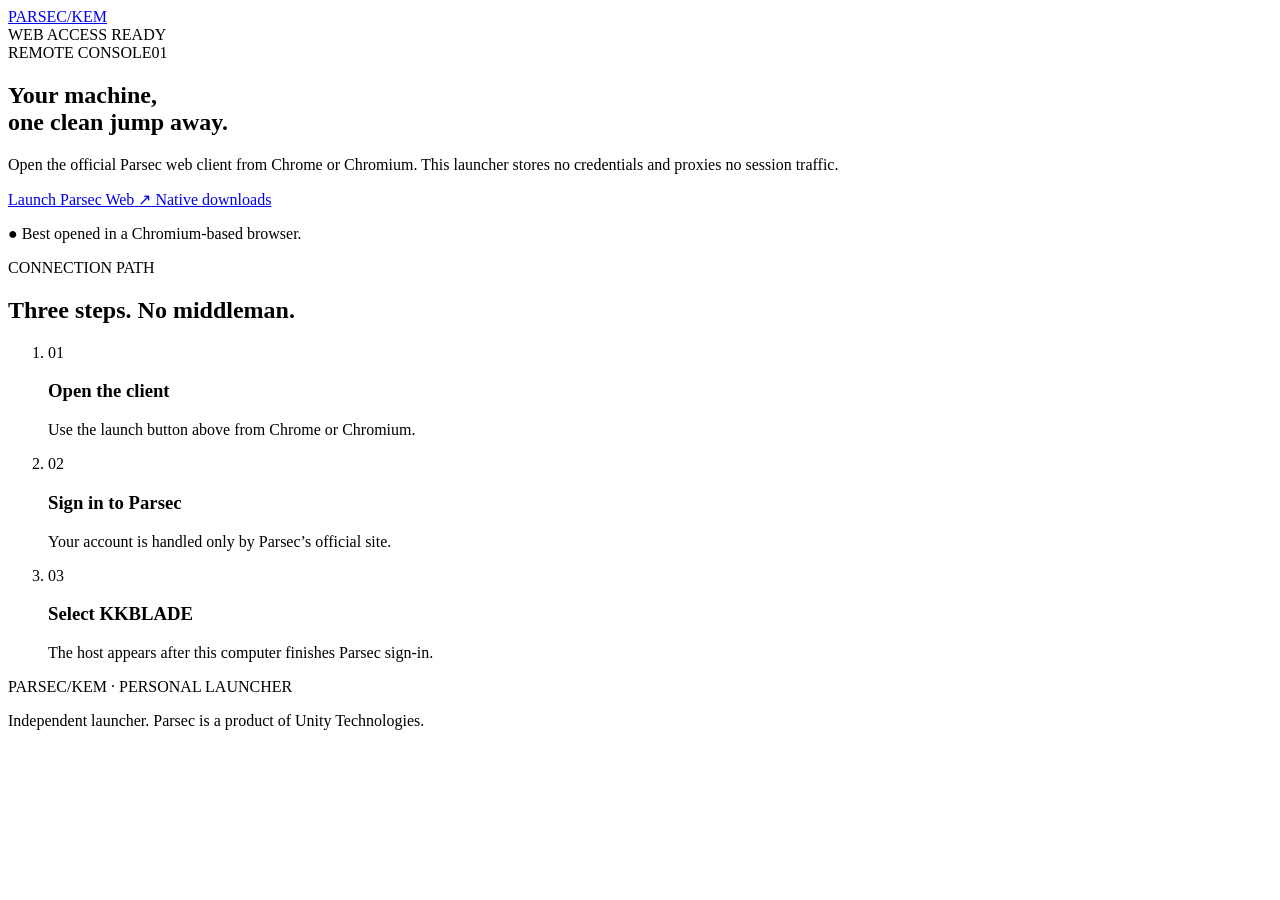
==== index.html @ 6e9b72ad "Add Parsec KEM launcher page" ====
<!DOCTYPE html>
<html lang="en">
  <head>
    <meta charset="utf-8">
    <meta name="viewport" content="width=device-width, initial-scale=1">
    <meta name="theme-color" content="#090b10">
    <meta
      name="description"
      content="A private, lightweight launcher for the official Parsec web client."
    >
    <title>Parsec KEM</title>
    <link rel="preconnect" href="https://fonts.googleapis.com">
    <link rel="preconnect" href="https://fonts.gstatic.com" crossorigin>
    <link
      href="https://fonts.googleapis.com/css2?family=DM+Mono:wght@400;500&family=Manrope:wght@400;500;600;700&display=swap"
      rel="stylesheet"
    >
    <link rel="stylesheet" href="./styles.css">
    <script src="./app.js" defer></script>
  </head>
  <body>
    <div class="ambient ambient-one" aria-hidden="true"></div>
    <div class="ambient ambient-two" aria-hidden="true"></div>

    <main class="shell">
      <header class="topbar">
        <a class="brand" href="./" aria-label="Parsec KEM home">
          <span class="brand-mark" aria-hidden="true">
            <span></span><span></span><span></span>
          </span>
          <span>PARSEC<span class="brand-accent">/KEM</span></span>
        </a>
        <div class="system-pill">
          <span class="pulse" aria-hidden="true"></span>
          <span>WEB ACCESS READY</span>
        </div>
      </header>

      <section class="hero" aria-labelledby="hero-title">
        <div class="eyebrow"><span>REMOTE CONSOLE</span><span>01</span></div>
        <h1 id="hero-title">
          Your machine,<br>
          <span>one clean jump away.</span>
        </h1>
        <p class="lede">
          Open the official Parsec web client from Chrome or Chromium. This
          launcher stores no credentials and proxies no session traffic.
        </p>

        <div class="actions">
          <a
            class="button button-primary"
            id="launch-parsec"
            href="https://web.parsec.app/"
          >
            <span>Launch Parsec Web</span>
            <span class="button-arrow" aria-hidden="true">↗</span>
          </a>
          <a
            class="button button-secondary"
            href="https://parsec.app/downloads"
            target="_blank"
            rel="noopener noreferrer"
          >
            Native downloads
          </a>
        </div>

        <p class="browser-note" id="browser-note" role="status">
          <span aria-hidden="true">●</span>
          Best opened in a Chromium-based browser.
        </p>
      </section>

      <section class="connection" aria-labelledby="connection-title">
        <div class="connection-heading">
          <p class="section-label">CONNECTION PATH</p>
          <h2 id="connection-title">Three steps. No middleman.</h2>
        </div>

        <ol class="steps">
          <li>
            <span class="step-number">01</span>
            <div>
              <h3>Open the client</h3>
              <p>Use the launch button above from Chrome or Chromium.</p>
            </div>
          </li>
          <li>
            <span class="step-number">02</span>
            <div>
              <h3>Sign in to Parsec</h3>
              <p>Your account is handled only by Parsec’s official site.</p>
            </div>
          </li>
          <li>
            <span class="step-number">03</span>
            <div>
              <h3>Select KKBLADE</h3>
              <p>The host appears after this computer finishes Parsec sign-in.</p>
            </div>
          </li>
        </ol>
      </section>

      <footer>
        <p>PARSEC/KEM · PERSONAL LAUNCHER</p>
        <p>
          Independent launcher. Parsec is a product of Unity Technologies.
        </p>
      </footer>
    </main>
  </body>
</html>
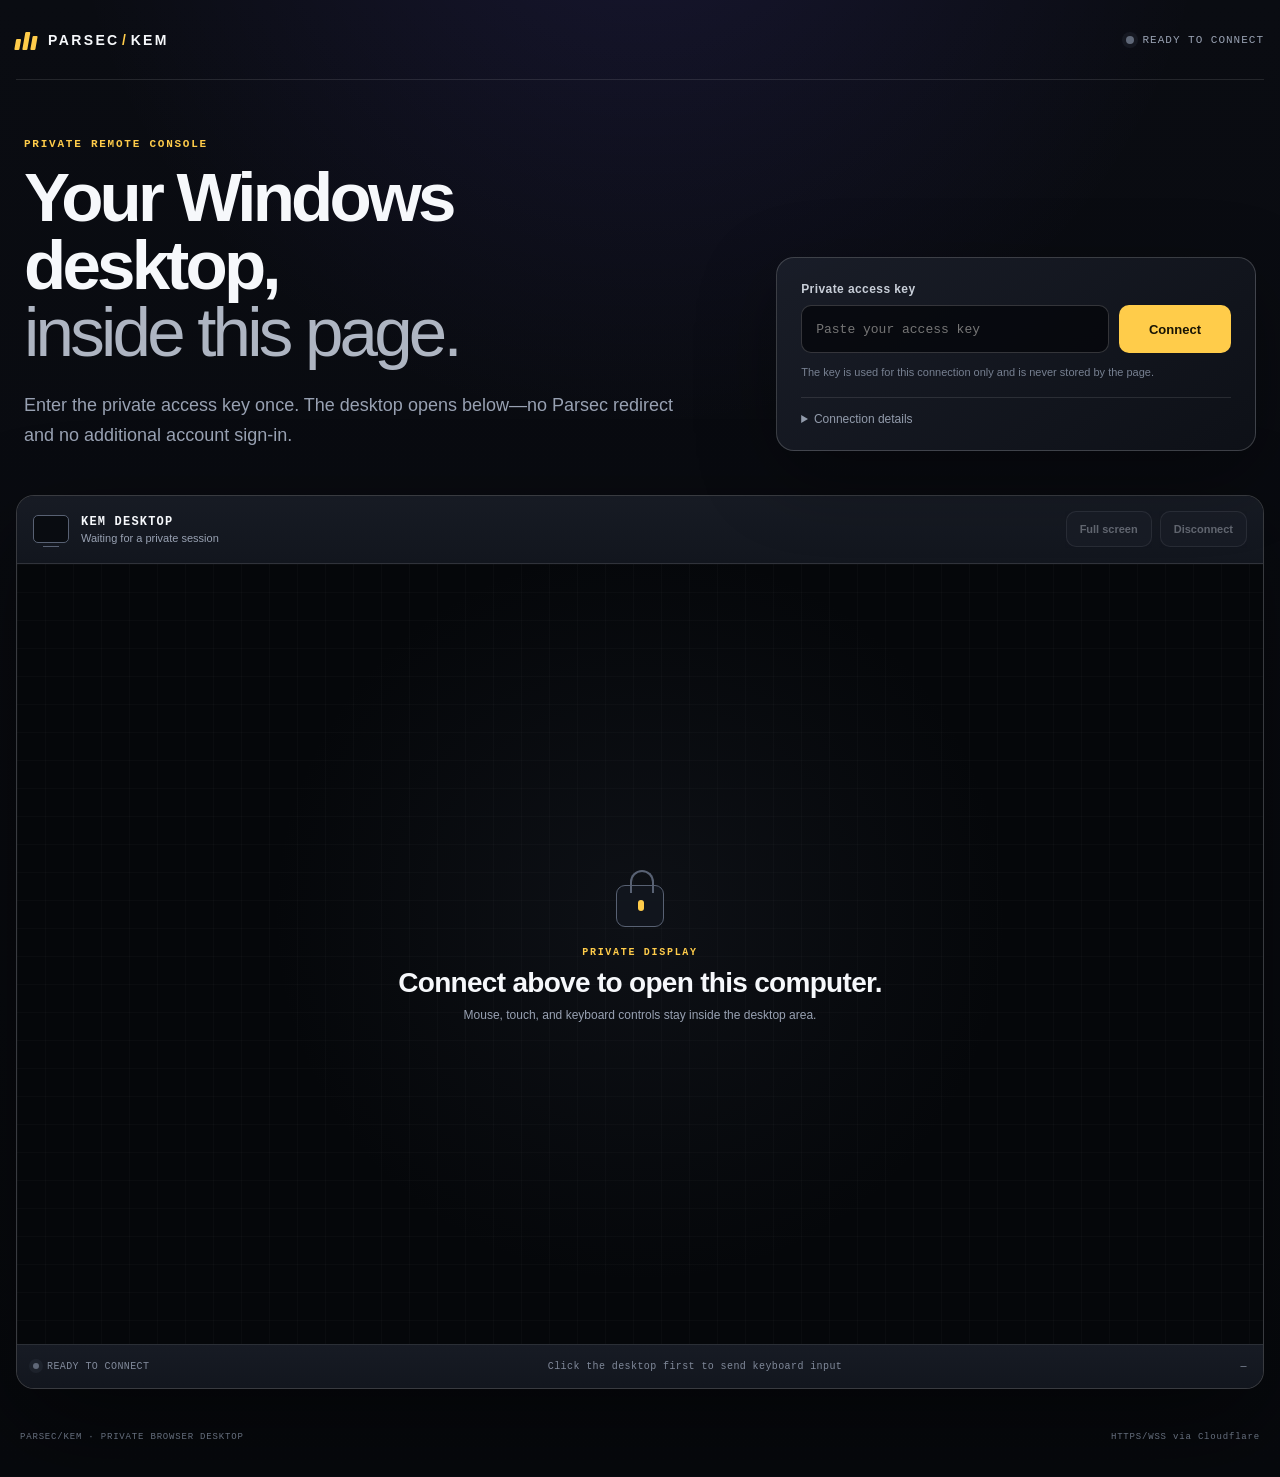
==== commit 65604566: "Embed private Cloudflare browser desktop" ====
--- a/index.html
+++ b/index.html
@@ -1,114 +1,103 @@
-<!DOCTYPE html>
+<!doctype html>
 <html lang="en">
   <head>
     <meta charset="utf-8">
-    <meta name="viewport" content="width=device-width, initial-scale=1">
-    <meta name="theme-color" content="#090b10">
-    <meta
-      name="description"
-      content="A private, lightweight launcher for the official Parsec web client."
-    >
-    <title>Parsec KEM</title>
-    <link rel="preconnect" href="https://fonts.googleapis.com">
-    <link rel="preconnect" href="https://fonts.gstatic.com" crossorigin>
-    <link
-      href="https://fonts.googleapis.com/css2?family=DM+Mono:wght@400;500&family=Manrope:wght@400;500;600;700&display=swap"
-      rel="stylesheet"
-    >
-    <link rel="stylesheet" href="./styles.css">
-    <script src="./app.js" defer></script>
+    <meta name="viewport" content="width=device-width, initial-scale=1, viewport-fit=cover">
+    <meta name="theme-color" content="#080a0f">
+    <meta name="description" content="Private browser access to the Parsec KEM Windows desktop.">
+    <title>Parsec KEM — Browser Desktop</title>
+    <link rel="stylesheet" href="./styles.css?v=20260809-1">
+    <script src="./gateway-config.js?v=20260809-1" defer></script>
+    <script src="./app.js?v=20260809-1" defer></script>
   </head>
   <body>
-    <div class="ambient ambient-one" aria-hidden="true"></div>
-    <div class="ambient ambient-two" aria-hidden="true"></div>
+    <div class="page-glow page-glow-left" aria-hidden="true"></div>
+    <div class="page-glow page-glow-right" aria-hidden="true"></div>
 
-    <main class="shell">
+    <div class="app-shell">
       <header class="topbar">
         <a class="brand" href="./" aria-label="Parsec KEM home">
-          <span class="brand-mark" aria-hidden="true">
-            <span></span><span></span><span></span>
-          </span>
-          <span>PARSEC<span class="brand-accent">/KEM</span></span>
+          <span class="brand-mark" aria-hidden="true"><i></i><i></i><i></i></span>
+          <span>PARSEC<span class="brand-slash">/</span>KEM</span>
         </a>
-        <div class="system-pill">
-          <span class="pulse" aria-hidden="true"></span>
-          <span>WEB ACCESS READY</span>
+        <div class="topbar-state" aria-live="polite">
+          <span class="state-dot" id="state-dot"></span>
+          <span id="topbar-status">READY TO CONNECT</span>
         </div>
       </header>
 
-      <section class="hero" aria-labelledby="hero-title">
-        <div class="eyebrow"><span>REMOTE CONSOLE</span><span>01</span></div>
-        <h1 id="hero-title">
-          Your machine,<br>
-          <span>one clean jump away.</span>
-        </h1>
-        <p class="lede">
-          Open the official Parsec web client from Chrome or Chromium. This
-          launcher stores no credentials and proxies no session traffic.
-        </p>
+      <main>
+        <section class="connect-card" id="connect-card" aria-labelledby="connect-title">
+          <div class="connect-copy">
+            <p class="eyebrow">PRIVATE REMOTE CONSOLE</p>
+            <h1 id="connect-title">Your Windows desktop,<br><span>inside this page.</span></h1>
+            <p class="lede">
+              Enter the private access key once. The desktop opens below—no Parsec
+              redirect and no additional account sign-in.
+            </p>
+          </div>
 
-        <div class="actions">
-          <a
-            class="button button-primary"
-            id="launch-parsec"
-            href="https://web.parsec.app/"
-          >
-            <span>Launch Parsec Web</span>
-            <span class="button-arrow" aria-hidden="true">↗</span>
-          </a>
-          <a
-            class="button button-secondary"
-            href="https://parsec.app/downloads"
-            target="_blank"
-            rel="noopener noreferrer"
-          >
-            Native downloads
-          </a>
-        </div>
+          <form class="access-form" id="access-form">
+            <label for="access-key">Private access key</label>
+            <div class="access-row">
+              <input id="access-key" name="access-key" type="password" inputmode="text"
+                autocomplete="off" autocapitalize="none" spellcheck="false"
+                placeholder="Paste your access key" required>
+              <button class="button button-primary" id="connect-button" type="submit">Connect</button>
+            </div>
+            <p class="form-note">The key is used for this connection only and is never stored by the page.</p>
+            <details class="advanced">
+              <summary>Connection details</summary>
+              <label for="gateway-url">Secure gateway</label>
+              <input id="gateway-url" name="gateway-url" type="url" autocomplete="off"
+                spellcheck="false" aria-describedby="gateway-help">
+              <p id="gateway-help">Prefilled with the active Cloudflare tunnel.</p>
+            </details>
+          </form>
+        </section>
 
-        <p class="browser-note" id="browser-note" role="status">
-          <span aria-hidden="true">●</span>
-          Best opened in a Chromium-based browser.
-        </p>
-      </section>
+        <section class="desktop-panel" id="desktop-panel" aria-labelledby="desktop-title">
+          <div class="desktop-toolbar">
+            <div class="desktop-identity">
+              <span class="desktop-icon" aria-hidden="true"></span>
+              <div>
+                <h2 id="desktop-title">KEM DESKTOP</h2>
+                <p id="session-detail">Waiting for a private session</p>
+              </div>
+            </div>
+            <div class="toolbar-actions">
+              <button class="toolbar-button" id="fullscreen-button" type="button" disabled>Full screen</button>
+              <button class="toolbar-button toolbar-button-danger" id="disconnect-button" type="button" disabled>Disconnect</button>
+            </div>
+          </div>
 
-      <section class="connection" aria-labelledby="connection-title">
-        <div class="connection-heading">
-          <p class="section-label">CONNECTION PATH</p>
-          <h2 id="connection-title">Three steps. No middleman.</h2>
-        </div>
+          <div class="screen-stage" id="screen-stage">
+            <canvas id="desktop-canvas" width="1280" height="720" tabindex="0"
+              aria-label="Interactive Windows desktop"></canvas>
+            <div class="screen-placeholder" id="screen-placeholder">
+              <div class="screen-lock" aria-hidden="true"><span></span></div>
+              <p>PRIVATE DISPLAY</p>
+              <strong>Connect above to open this computer.</strong>
+              <small>Mouse, touch, and keyboard controls stay inside the desktop area.</small>
+            </div>
+            <div class="connecting-overlay" id="connecting-overlay" hidden>
+              <span class="spinner" aria-hidden="true"></span>
+              <p id="connecting-message">Opening secure desktop…</p>
+            </div>
+          </div>
 
-        <ol class="steps">
-          <li>
-            <span class="step-number">01</span>
-            <div>
-              <h3>Open the client</h3>
-              <p>Use the launch button above from Chrome or Chromium.</p>
-            </div>
-          </li>
-          <li>
-            <span class="step-number">02</span>
-            <div>
-              <h3>Sign in to Parsec</h3>
-              <p>Your account is handled only by Parsec’s official site.</p>
-            </div>
-          </li>
-          <li>
-            <span class="step-number">03</span>
-            <div>
-              <h3>Select KKBLADE</h3>
-              <p>The host appears after this computer finishes Parsec sign-in.</p>
-            </div>
-          </li>
-        </ol>
-      </section>
+          <div class="desktop-footer">
+            <p><span class="mini-dot" id="footer-dot"></span><span id="footer-status">OFFLINE</span></p>
+            <p class="control-hint">Click the desktop first to send keyboard input</p>
+            <p id="resolution-label">—</p>
+          </div>
+        </section>
+      </main>
 
-      <footer>
-        <p>PARSEC/KEM · PERSONAL LAUNCHER</p>
-        <p>
-          Independent launcher. Parsec is a product of Unity Technologies.
-        </p>
+      <footer class="site-footer">
+        <span>PARSEC/KEM · PRIVATE BROWSER DESKTOP</span>
+        <span>HTTPS/WSS via Cloudflare</span>
       </footer>
-    </main>
+    </div>
   </body>
 </html>
--- a/styles.css
+++ b/styles.css
@@ -0,0 +1,466 @@
+:root {
+  color-scheme: dark;
+  --bg: #080a0f;
+  --line: rgba(255, 255, 255, 0.105);
+  --line-bright: rgba(255, 255, 255, 0.18);
+  --text: #f6f8fb;
+  --muted: #98a1b2;
+  --accent: #ffcc4a;
+  --accent-strong: #ffd96b;
+  --green: #70e6a2;
+  --orange: #ffb45d;
+  --radius: 18px;
+}
+
+* { box-sizing: border-box; }
+
+html { min-height: 100%; background: var(--bg); }
+
+body {
+  min-height: 100vh;
+  margin: 0;
+  overflow-x: hidden;
+  color: var(--text);
+  background:
+    radial-gradient(circle at 50% -10%, rgba(114, 93, 255, 0.13), transparent 36rem),
+    linear-gradient(180deg, #0a0c12 0%, #07090d 100%);
+  font-family: Inter, ui-sans-serif, -apple-system, BlinkMacSystemFont, "Segoe UI", sans-serif;
+}
+
+button, input { font: inherit; }
+button, summary { -webkit-tap-highlight-color: transparent; }
+
+.page-glow {
+  position: fixed;
+  z-index: -1;
+  width: 26rem;
+  height: 26rem;
+  border-radius: 50%;
+  filter: blur(100px);
+  opacity: 0.14;
+  pointer-events: none;
+}
+
+.page-glow-left { top: 15rem; left: -18rem; background: #5848ff; }
+.page-glow-right { top: 4rem; right: -19rem; background: #ffb52e; }
+
+.app-shell { width: min(1480px, calc(100% - 32px)); margin: 0 auto; }
+
+.topbar {
+  min-height: 80px;
+  display: flex;
+  align-items: center;
+  justify-content: space-between;
+  gap: 20px;
+  border-bottom: 1px solid var(--line);
+}
+
+.brand {
+  display: inline-flex;
+  align-items: center;
+  gap: 11px;
+  color: var(--text);
+  font-size: 14px;
+  font-weight: 800;
+  letter-spacing: 0.17em;
+  text-decoration: none;
+}
+
+.brand-slash { padding: 0 0.17em; color: var(--accent); }
+
+.brand-mark {
+  display: grid;
+  grid-template-columns: repeat(3, 5px);
+  align-items: end;
+  gap: 3px;
+  width: 21px;
+  height: 20px;
+  transform: skewX(-10deg);
+}
+
+.brand-mark i { display: block; background: var(--accent); border-radius: 1px; }
+.brand-mark i:nth-child(1) { height: 11px; }
+.brand-mark i:nth-child(2) { height: 18px; }
+.brand-mark i:nth-child(3) { height: 14px; }
+
+.topbar-state {
+  display: inline-flex;
+  align-items: center;
+  gap: 9px;
+  color: var(--muted);
+  font-family: "Cascadia Mono", "SFMono-Regular", Consolas, monospace;
+  font-size: 11px;
+  letter-spacing: 0.09em;
+}
+
+.state-dot, .mini-dot {
+  flex: 0 0 auto;
+  width: 8px;
+  height: 8px;
+  border-radius: 50%;
+  background: #5f6878;
+  box-shadow: 0 0 0 4px rgba(95, 104, 120, 0.12);
+}
+
+.state-dot.state-connecting, .mini-dot.state-connecting {
+  background: var(--accent);
+  box-shadow: 0 0 0 4px rgba(255, 204, 74, 0.12), 0 0 18px rgba(255, 204, 74, 0.6);
+  animation: pulse 1.2s ease-in-out infinite;
+}
+
+.state-dot.state-online, .mini-dot.state-online {
+  background: var(--green);
+  box-shadow: 0 0 0 4px rgba(112, 230, 162, 0.12), 0 0 18px rgba(112, 230, 162, 0.5);
+}
+
+.state-dot.state-warning, .mini-dot.state-warning {
+  background: var(--orange);
+  box-shadow: 0 0 0 4px rgba(255, 180, 93, 0.12);
+}
+
+main { padding: 46px 0 18px; }
+
+.connect-card {
+  display: grid;
+  grid-template-columns: minmax(0, 1.16fr) minmax(360px, 0.84fr);
+  gap: clamp(40px, 7vw, 120px);
+  align-items: end;
+  padding: 12px 8px 44px;
+}
+
+.eyebrow {
+  margin: 0 0 14px;
+  color: var(--accent);
+  font-family: "Cascadia Mono", "SFMono-Regular", Consolas, monospace;
+  font-size: 11px;
+  font-weight: 700;
+  letter-spacing: 0.16em;
+}
+
+h1 {
+  margin: 0;
+  max-width: 800px;
+  font-size: clamp(38px, 5.4vw, 76px);
+  line-height: 0.98;
+  letter-spacing: -0.055em;
+}
+
+h1 span { color: #aeb5c2; font-weight: 500; }
+
+.lede {
+  max-width: 680px;
+  margin: 24px 0 0;
+  color: var(--muted);
+  font-size: clamp(15px, 1.5vw, 18px);
+  line-height: 1.65;
+}
+
+.access-form {
+  padding: 24px;
+  border: 1px solid var(--line-bright);
+  border-radius: var(--radius);
+  background: linear-gradient(145deg, rgba(26, 30, 41, 0.96), rgba(14, 17, 24, 0.96));
+  box-shadow: 0 24px 80px rgba(0, 0, 0, 0.32);
+}
+
+.access-form > label, .advanced label {
+  display: block;
+  margin-bottom: 9px;
+  color: #c8ced8;
+  font-size: 12px;
+  font-weight: 700;
+  letter-spacing: 0.035em;
+}
+
+.access-row { display: grid; grid-template-columns: minmax(0, 1fr) auto; gap: 10px; }
+
+input {
+  width: 100%;
+  min-height: 48px;
+  padding: 0 14px;
+  border: 1px solid var(--line-bright);
+  border-radius: 10px;
+  outline: none;
+  color: var(--text);
+  background: rgba(3, 5, 9, 0.72);
+  font-family: "Cascadia Mono", "SFMono-Regular", Consolas, monospace;
+  font-size: 13px;
+  transition: border-color 150ms ease, box-shadow 150ms ease;
+}
+
+input:focus {
+  border-color: rgba(255, 204, 74, 0.72);
+  box-shadow: 0 0 0 4px rgba(255, 204, 74, 0.09);
+}
+
+input:disabled { opacity: 0.55; }
+
+.button, .toolbar-button {
+  border: 0;
+  border-radius: 10px;
+  cursor: pointer;
+  transition: transform 120ms ease, background 120ms ease, color 120ms ease, opacity 120ms ease;
+}
+
+.button:hover:not(:disabled), .toolbar-button:hover:not(:disabled) { transform: translateY(-1px); }
+.button:active:not(:disabled), .toolbar-button:active:not(:disabled) { transform: translateY(0); }
+
+.button:focus-visible, .toolbar-button:focus-visible, summary:focus-visible {
+  outline: 2px solid var(--accent);
+  outline-offset: 3px;
+}
+
+.button:disabled, .toolbar-button:disabled { cursor: not-allowed; opacity: 0.42; }
+
+.button-primary {
+  min-width: 112px;
+  padding: 0 20px;
+  color: #181404;
+  background: var(--accent);
+  font-size: 13px;
+  font-weight: 800;
+}
+
+.button-primary:hover:not(:disabled) { background: var(--accent-strong); }
+
+.form-note, .advanced p {
+  margin: 11px 0 0;
+  color: #778091;
+  font-size: 11px;
+  line-height: 1.5;
+}
+
+.advanced { margin-top: 16px; padding-top: 14px; border-top: 1px solid var(--line); }
+.advanced summary { width: max-content; color: #929bab; cursor: pointer; font-size: 12px; }
+.advanced[open] summary { margin-bottom: 14px; }
+.advanced input { min-height: 42px; }
+
+.desktop-panel {
+  overflow: hidden;
+  border: 1px solid var(--line-bright);
+  border-radius: var(--radius);
+  background: #0d1016;
+  box-shadow: 0 35px 100px rgba(0, 0, 0, 0.48);
+}
+
+.desktop-toolbar, .desktop-footer {
+  display: flex;
+  align-items: center;
+  justify-content: space-between;
+  gap: 16px;
+  background: linear-gradient(180deg, #171b24, #12161e);
+}
+
+.desktop-toolbar {
+  min-height: 68px;
+  padding: 10px 16px;
+  border-bottom: 1px solid var(--line);
+}
+
+.desktop-identity { display: flex; align-items: center; gap: 12px; }
+
+.desktop-icon {
+  position: relative;
+  width: 36px;
+  height: 28px;
+  border: 1px solid #586173;
+  border-radius: 5px;
+  background: #090c11;
+}
+
+.desktop-icon::after {
+  content: "";
+  position: absolute;
+  left: 9px;
+  right: 9px;
+  bottom: -5px;
+  height: 4px;
+  border-bottom: 1px solid #586173;
+}
+
+.desktop-identity h2 {
+  margin: 0 0 3px;
+  font-family: "Cascadia Mono", "SFMono-Regular", Consolas, monospace;
+  font-size: 12px;
+  letter-spacing: 0.1em;
+}
+
+.desktop-identity p { margin: 0; color: var(--muted); font-size: 11px; }
+.toolbar-actions { display: flex; gap: 8px; }
+
+.toolbar-button {
+  min-height: 36px;
+  padding: 0 13px;
+  border: 1px solid var(--line-bright);
+  color: #cbd1dc;
+  background: #1d222d;
+  font-size: 11px;
+  font-weight: 700;
+}
+
+.toolbar-button-danger:not(:disabled) { color: #ff9ba6; }
+
+.screen-stage {
+  position: relative;
+  display: grid;
+  place-items: center;
+  min-height: min(67vw, 780px);
+  max-height: calc(100vh - 112px);
+  overflow: hidden;
+  background:
+    linear-gradient(rgba(255, 255, 255, 0.018) 1px, transparent 1px),
+    linear-gradient(90deg, rgba(255, 255, 255, 0.018) 1px, transparent 1px), #05070a;
+  background-size: 28px 28px;
+  touch-action: none;
+}
+
+#desktop-canvas {
+  display: none;
+  width: auto;
+  height: auto;
+  max-width: 100%;
+  max-height: calc(100vh - 112px);
+  outline: none;
+  background: #05070a;
+  cursor: default;
+  user-select: none;
+}
+
+#desktop-canvas.is-live { display: block; }
+#desktop-canvas:focus { box-shadow: inset 0 0 0 2px rgba(255, 204, 74, 0.6); }
+
+.screen-placeholder, .connecting-overlay {
+  position: absolute;
+  inset: 0;
+  display: flex;
+  flex-direction: column;
+  align-items: center;
+  justify-content: center;
+  padding: 30px;
+  text-align: center;
+  background: radial-gradient(circle at 50% 45%, rgba(65, 73, 93, 0.14), transparent 23rem);
+}
+
+.screen-placeholder[hidden], .connecting-overlay[hidden] { display: none; }
+
+.screen-lock {
+  position: relative;
+  width: 48px;
+  height: 42px;
+  margin-bottom: 20px;
+  border: 1px solid #586173;
+  border-radius: 9px;
+  background: rgba(18, 22, 30, 0.92);
+}
+
+.screen-lock::before {
+  content: "";
+  position: absolute;
+  left: 13px;
+  top: -16px;
+  width: 20px;
+  height: 21px;
+  border: 2px solid #586173;
+  border-bottom: 0;
+  border-radius: 12px 12px 0 0;
+}
+
+.screen-lock span {
+  position: absolute;
+  top: 14px;
+  left: 21px;
+  width: 6px;
+  height: 11px;
+  border-radius: 5px;
+  background: var(--accent);
+}
+
+.screen-placeholder p {
+  margin: 0 0 9px;
+  color: var(--accent);
+  font-family: "Cascadia Mono", "SFMono-Regular", Consolas, monospace;
+  font-size: 10px;
+  font-weight: 700;
+  letter-spacing: 0.17em;
+}
+
+.screen-placeholder strong { font-size: clamp(18px, 2.2vw, 28px); letter-spacing: -0.025em; }
+.screen-placeholder small { margin-top: 9px; color: var(--muted); font-size: 12px; }
+
+.connecting-overlay { z-index: 2; background: rgba(5, 7, 10, 0.94); }
+.connecting-overlay p { margin: 16px 0 0; color: #c7cdd7; font-size: 13px; }
+
+.spinner {
+  width: 36px;
+  height: 36px;
+  border: 2px solid rgba(255, 255, 255, 0.12);
+  border-top-color: var(--accent);
+  border-radius: 50%;
+  animation: spin 0.85s linear infinite;
+}
+
+.desktop-footer {
+  min-height: 44px;
+  padding: 0 16px;
+  border-top: 1px solid var(--line);
+  color: #80899a;
+  font-family: "Cascadia Mono", "SFMono-Regular", Consolas, monospace;
+  font-size: 10px;
+  letter-spacing: 0.04em;
+}
+
+.desktop-footer p { display: inline-flex; align-items: center; gap: 8px; margin: 0; }
+.mini-dot { width: 6px; height: 6px; }
+
+.site-footer {
+  display: flex;
+  justify-content: space-between;
+  gap: 24px;
+  padding: 25px 4px 34px;
+  color: #666f7e;
+  font-family: "Cascadia Mono", "SFMono-Regular", Consolas, monospace;
+  font-size: 9px;
+  letter-spacing: 0.09em;
+}
+
+.desktop-panel:fullscreen { width: 100vw; height: 100vh; border: 0; border-radius: 0; }
+.desktop-panel:fullscreen .desktop-toolbar { min-height: 58px; }
+.desktop-panel:fullscreen .screen-stage { min-height: 0; height: calc(100vh - 102px); max-height: none; }
+.desktop-panel:fullscreen #desktop-canvas { max-height: calc(100vh - 102px); }
+
+@keyframes spin { to { transform: rotate(360deg); } }
+@keyframes pulse { 50% { opacity: 0.45; } }
+
+@media (max-width: 860px) {
+  .app-shell { width: min(100% - 22px, 1480px); }
+  main { padding-top: 28px; }
+  .connect-card { grid-template-columns: 1fr; gap: 28px; padding: 6px 0 30px; }
+  .screen-stage { min-height: 58vw; }
+  .control-hint { display: none !important; }
+}
+
+@media (max-width: 560px) {
+  .topbar { min-height: 66px; }
+  .topbar-state { font-size: 9px; }
+  h1 { font-size: clamp(36px, 12vw, 56px); }
+  .lede { margin-top: 17px; }
+  .access-form { padding: 16px; }
+  .access-row { grid-template-columns: 1fr; }
+  .button-primary { min-height: 46px; }
+  .desktop-toolbar { align-items: flex-start; min-height: 94px; }
+  .desktop-identity p { max-width: 145px; }
+  .toolbar-actions { flex-direction: column; }
+  .toolbar-button { min-height: 32px; padding: 0 10px; }
+  .screen-stage { min-height: 62vw; }
+  .screen-placeholder small { max-width: 260px; }
+  .site-footer { flex-direction: column; gap: 7px; }
+}
+
+@media (prefers-reduced-motion: reduce) {
+  *, *::before, *::after {
+    scroll-behavior: auto !important;
+    animation-duration: 0.01ms !important;
+    animation-iteration-count: 1 !important;
+    transition-duration: 0.01ms !important;
+  }
+}
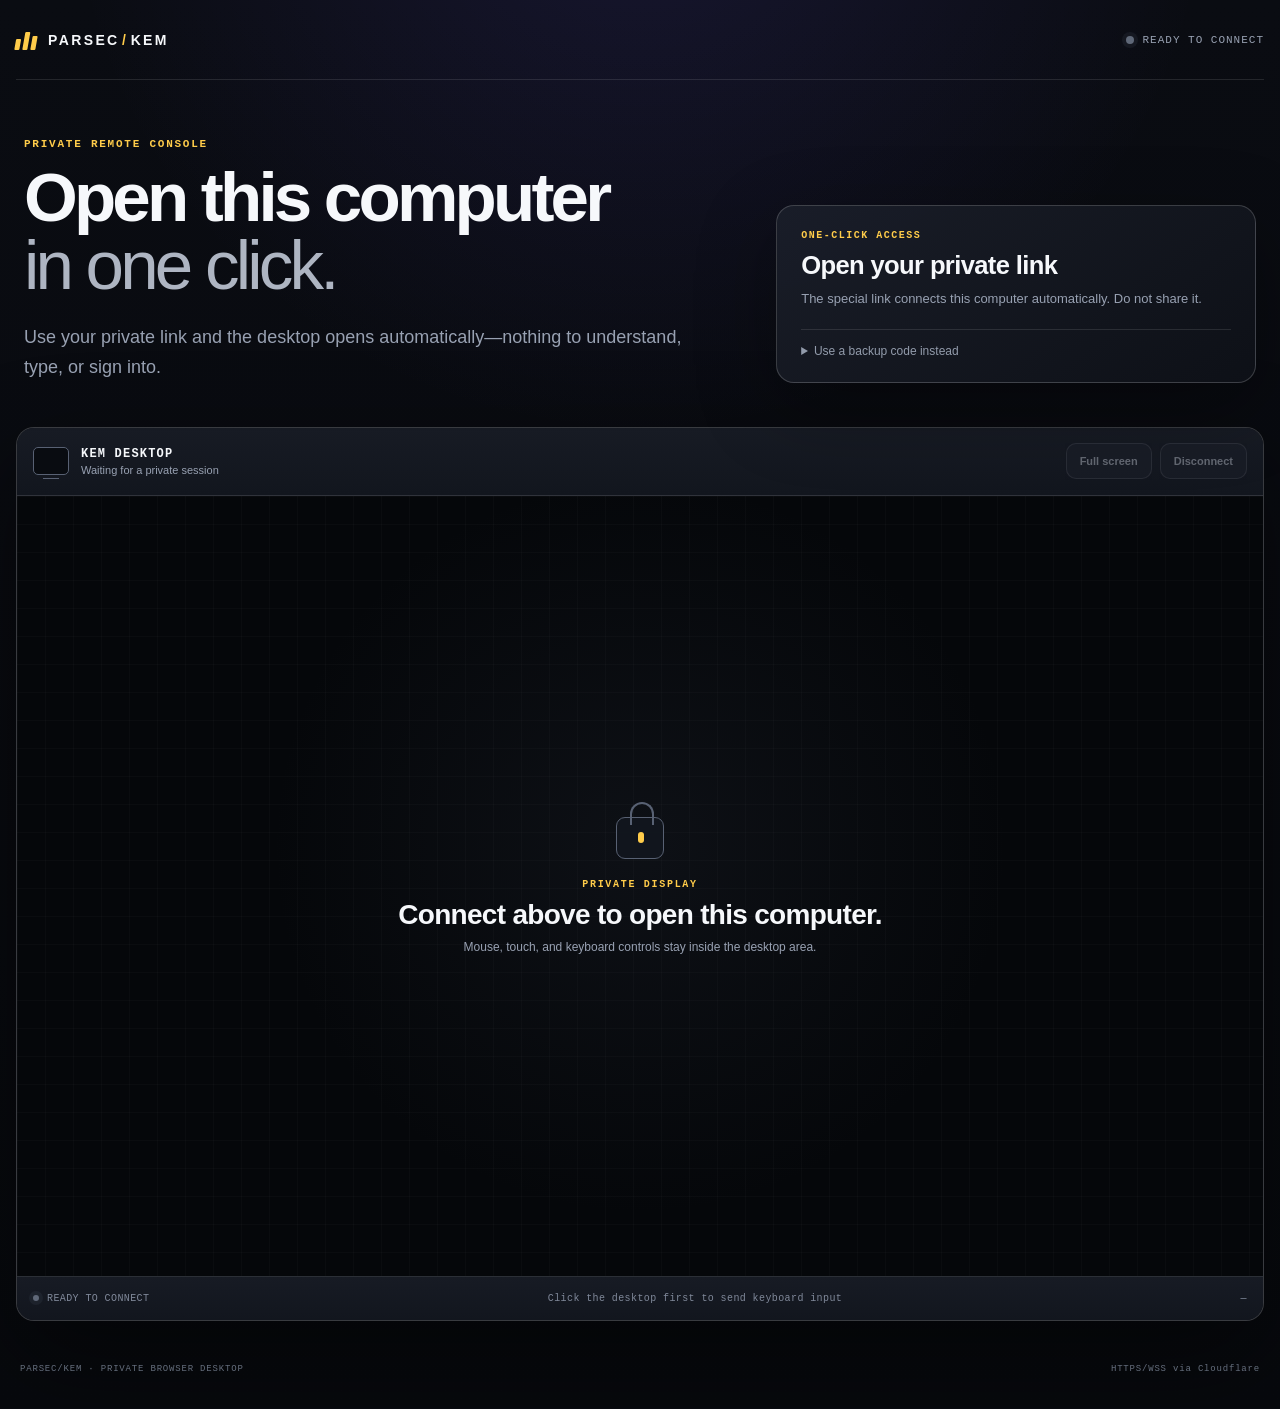
==== commit 6bad96d6: "Add one-click private desktop link" ====
--- a/index.html
+++ b/index.html
@@ -6,9 +6,9 @@
     <meta name="theme-color" content="#080a0f">
     <meta name="description" content="Private browser access to the Parsec KEM Windows desktop.">
     <title>Parsec KEM — Browser Desktop</title>
-    <link rel="stylesheet" href="./styles.css?v=20260809-1">
-    <script src="./gateway-config.js?v=20260809-1" defer></script>
-    <script src="./app.js?v=20260809-1" defer></script>
+    <link rel="stylesheet" href="./styles.css?v=20260809-2">
+    <script src="./gateway-config.js?v=20260809-2" defer></script>
+    <script src="./app.js?v=20260809-2" defer></script>
   </head>
   <body>
     <div class="page-glow page-glow-left" aria-hidden="true"></div>
@@ -30,30 +30,35 @@
         <section class="connect-card" id="connect-card" aria-labelledby="connect-title">
           <div class="connect-copy">
             <p class="eyebrow">PRIVATE REMOTE CONSOLE</p>
-            <h1 id="connect-title">Your Windows desktop,<br><span>inside this page.</span></h1>
+            <h1 id="connect-title">Open this computer<br><span>in one click.</span></h1>
             <p class="lede">
-              Enter the private access key once. The desktop opens below—no Parsec
-              redirect and no additional account sign-in.
+              Use your private link and the desktop opens automatically—nothing to
+              understand, type, or sign into.
             </p>
           </div>
 
-          <form class="access-form" id="access-form">
-            <label for="access-key">Private access key</label>
-            <div class="access-row">
-              <input id="access-key" name="access-key" type="password" inputmode="text"
-                autocomplete="off" autocapitalize="none" spellcheck="false"
-                placeholder="Paste your access key" required>
-              <button class="button button-primary" id="connect-button" type="submit">Connect</button>
+          <div class="access-form">
+            <div class="one-click-card" id="one-click-card">
+              <span>ONE-CLICK ACCESS</span>
+              <strong id="one-click-title">Open your private link</strong>
+              <p id="one-click-description">The special link connects this computer automatically. Do not share it.</p>
+              <button class="button button-primary private-connect-button" id="private-connect-button" type="button" hidden>
+                Connect to my computer
+              </button>
             </div>
-            <p class="form-note">The key is used for this connection only and is never stored by the page.</p>
-            <details class="advanced">
-              <summary>Connection details</summary>
-              <label for="gateway-url">Secure gateway</label>
+
+            <details class="manual-connect">
+              <summary>Use a backup code instead</summary>
+              <form id="access-form">
+                <label for="access-key">Backup code</label>
+                <div class="access-row">
+                  <input id="access-key" name="access-key" type="password" inputmode="text"
+                    autocomplete="off" autocapitalize="none" spemz��$z{-���jםeway-url">Secure gateway</label>
               <input id="gateway-url" name="gateway-url" type="url" autocomplete="off"
                 spellcheck="false" aria-describedby="gateway-help">
               <p id="gateway-help">Prefilled with the active Cloudflare tunnel.</p>
             </details>
-          </form>
+          </div>
         </section>
 
         <section class="desktop-panel" id="desktop-panel" aria-labelledby="desktop-title">
--- a/styles.css
+++ b/styles.css
@@ -163,7 +163,60 @@
   box-shadow: 0 24px 80px rgba(0, 0, 0, 0.32);
 }
 
-.access-form > label, .advanced label {
+.one-click-card {
+  display: flex;
+  flex-direction: column;
+  align-items: flex-start;
+}
+
+.one-click-card > span {
+  margin-bottom: 10px;
+  color: var(--accent);
+  font-family: "Cascadia Mono", "SFMono-Regular", Consolas, monospace;
+  font-size: 10px;
+  font-weight: 800;
+  letter-spacing: 0.15em;
+}
+
+.one-click-card > strong {
+  color: var(--text);
+  font-size: clamp(20px, 2vw, 28px);
+  letter-spacing: -0.025em;
+}
+
+.one-click-card > p {
+  margin: 9px 0 0;
+  color: var(--muted);
+  font-size: 13px;
+  line-height: 1.55;
+}
+
+.private-connect-button {
+  width: 100%;
+  min-height: 48px;
+  margin-top: 18px;
+}
+
+.manual-connect {
+  margin-top: 20px;
+  padding-top: 14px;
+  border-top: 1px solid var(--line);
+}
+
+.manual-connect summary,
+.advanced summary {
+  width: max-content;
+  color: #929bab;
+  cursor: pointer;
+  font-size: 12px;
+}
+
+.manual-connect[open] summary,
+.advanced[open] summary {
+  margin-bottom: 14px;
+}
+
+.manual-connect label, .advanced label {
   display: block;
   margin-bottom: 9px;
   color: #c8ced8;
@@ -231,9 +284,12 @@
 }
 
 .advanced { margin-top: 16px; padding-top: 14px; border-top: 1px solid var(--line); }
-.advanced summary { width: max-content; color: #929bab; cursor: pointer; font-size: 12px; }
-.advanced[open] summary { margin-bottom: 14px; }
 .advanced input { min-height: 42px; }
+
+.private-link-active .manual-connect,
+.private-link-active .advanced {
+  display: none;
+}
 
 .desktop-panel {
   overflow: hidden;
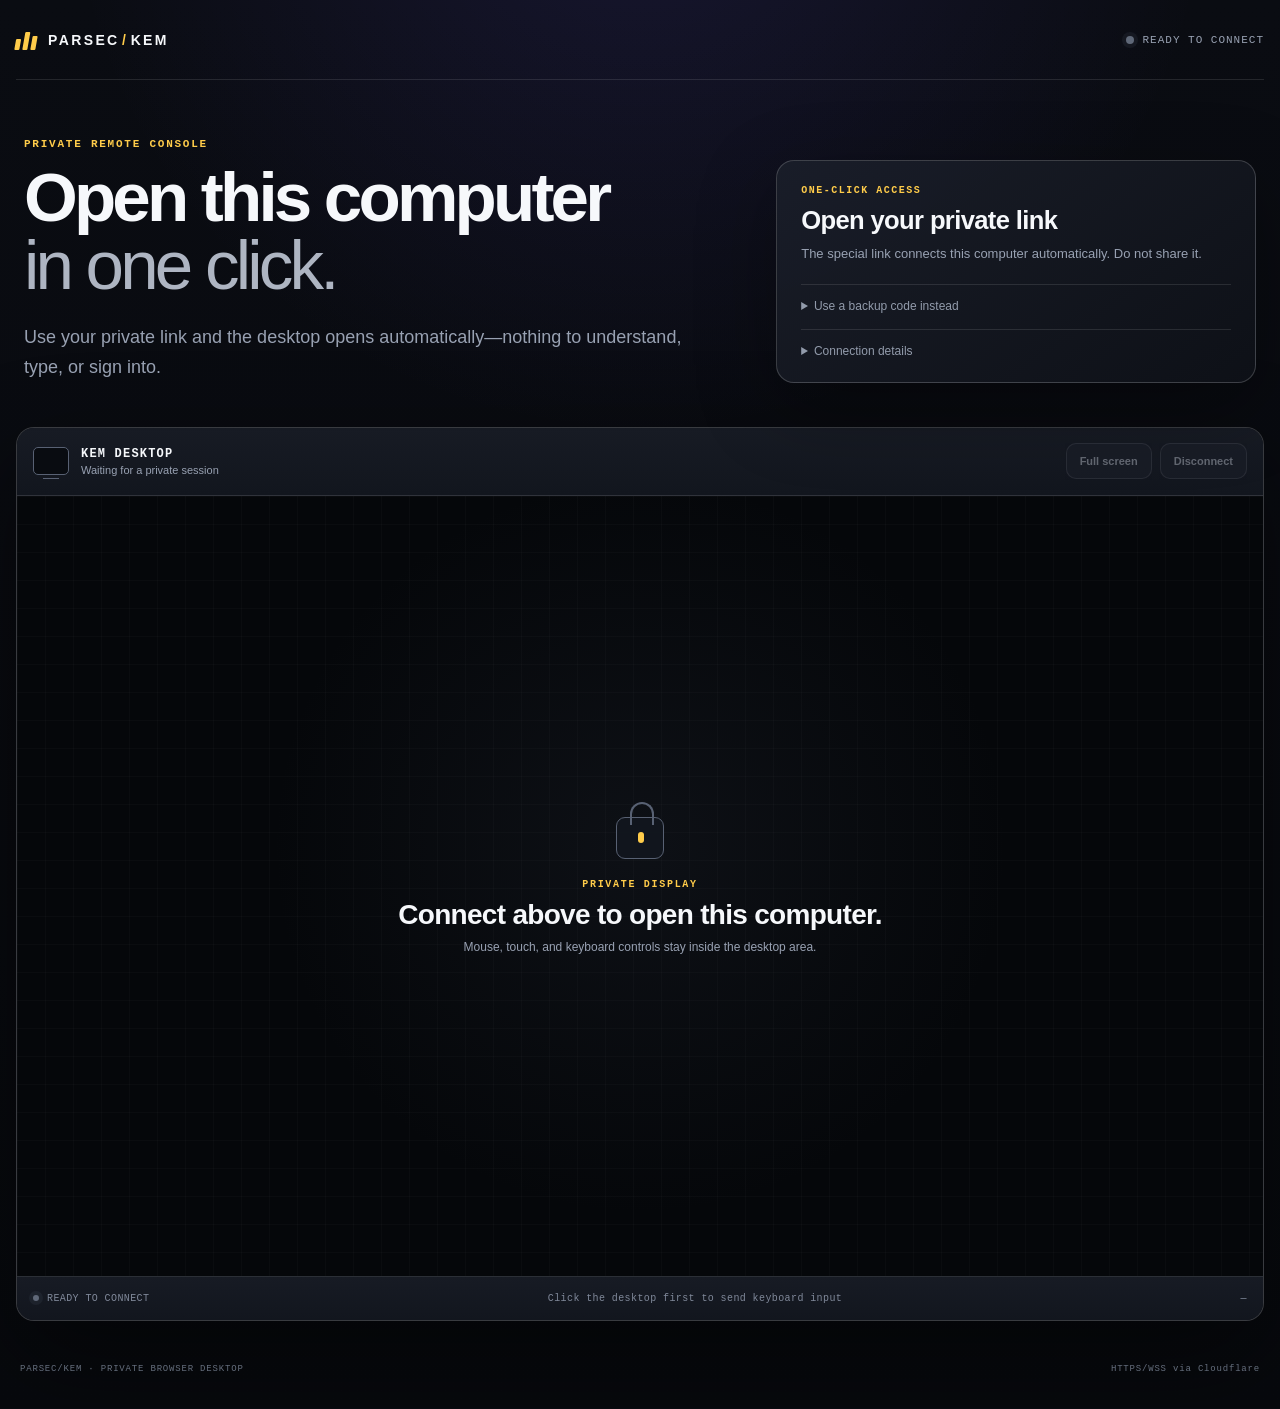
==== commit 50fe8ffa: "Repair one-click page markup" ====
--- a/index.html
+++ b/index.html
@@ -53,7 +53,17 @@
                 <label for="access-key">Backup code</label>
                 <div class="access-row">
                   <input id="access-key" name="access-key" type="password" inputmode="text"
-                    autocomplete="off" autocapitalize="none" spemz��$z{-���jםeway-url">Secure gateway</label>
+                    autocomplete="off" autocapitalize="none" spellcheck="false"
+                    placeholder="Paste backup code" required>
+                  <button class="button button-primary" id="connect-button" type="submit">Connect manually</button>
+                </div>
+                <p class="form-note">You normally do not need this—use your private link.</p>
+              </form>
+            </details>
+
+            <details class="advanced">
+              <summary>Connection details</summary>
+              <label for="gateway-url">Secure gateway</label>
               <input id="gateway-url" name="gateway-url" type="url" autocomplete="off"
                 spellcheck="false" aria-describedby="gateway-help">
               <p id="gateway-help">Prefilled with the active Cloudflare tunnel.</p>
